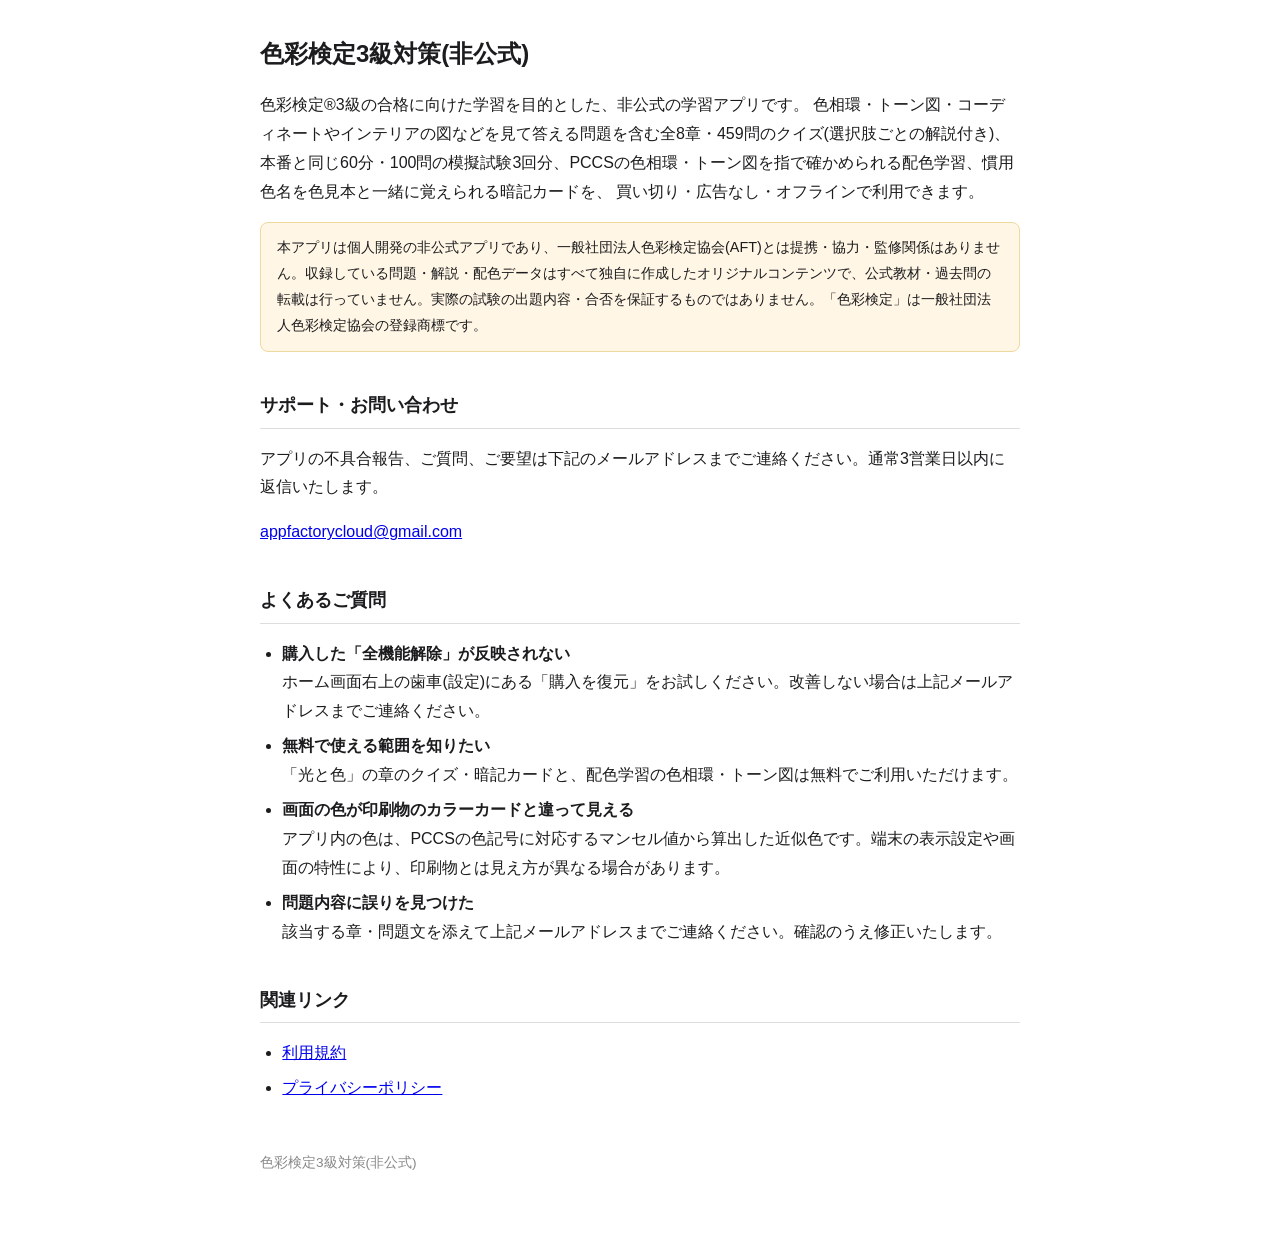
==== docs/index.html @ f7517625 "GitHub PagesをHome/利用規約/プライバシーポリシーの3ページ構成に統一 他アプリ(ryojukosa等)のサポートサイトと構成・URL構造・問い合わせ先メールアドレスを揃え、 アプリの" ====
<!DOCTYPE html>
<html lang="ja">
<head>
<meta charset="UTF-8">
<meta name="viewport" content="width=device-width, initial-scale=1.0">
<title>色彩検定3級対策(非公式) | サポート</title>
<style>
  :root { color-scheme: light dark; }
  body {
    font-family: -apple-system, BlinkMacSystemFont, "Hiragino Kaku Gothic ProN", "Yu Gothic", sans-serif;
    line-height: 1.8;
    max-width: 760px;
    margin: 0 auto;
    padding: 2rem 1.25rem 4rem;
    color: #1c1c1e;
    background: #fff;
  }
  @media (prefers-color-scheme: dark) {
    body { color: #f2f2f7; background: #111113; }
    a { color: #6ea8fe; }
    hr { border-color: #333; }
  }
  h1 { font-size: 1.5rem; margin-top: 0; }
  h2 { font-size: 1.15rem; margin-top: 2.25rem; border-bottom: 1px solid #ddd; padding-bottom: .4rem; }
  @media (prefers-color-scheme: dark) { h2 { border-bottom-color: #333; } }
  ul { padding-left: 1.4rem; }
  li { margin-bottom: .4rem; }
  .app-name { font-weight: 600; }
  .disclaimer {
    background: #fff6e5;
    border: 1px solid #f0d9a0;
    border-radius: 8px;
    padding: 12px 16px;
    font-size: 0.9em;
    color: #1c1c1e;
  }
  @media (prefers-color-scheme: dark) {
    .disclaimer { background: #2a2410; border-color: #55480f; color: #f2f2f7; }
  }
  footer { margin-top: 3rem; font-size: .85rem; color: #888; }
</style>
</head>
<body>

<h1>色彩検定3級対策(非公式)</h1>
<p>
色彩検定®3級の合格に向けた学習を目的とした、非公式の学習アプリです。
色相環・トーン図・コーディネートやインテリアの図などを見て答える問題を含む全8章・459問のクイズ(選択肢ごとの解説付き)、
本番と同じ60分・100問の模擬試験3回分、PCCSの色相環・トーン図を指で確かめられる配色学習、慣用色名を色見本と一緒に覚えられる暗記カードを、
買い切り・広告なし・オフラインで利用できます。
</p>
<p class="disclaimer">
本アプリは個人開発の非公式アプリであり、一般社団法人色彩検定協会(AFT)とは提携・協力・監修関係はありません。収録している問題・解説・配色データはすべて独自に作成したオリジナルコンテンツで、公式教材・過去問の転載は行っていません。実際の試験の出題内容・合否を保証するものではありません。「色彩検定」は一般社団法人色彩検定協会の登録商標です。
</p>

<h2>サポート・お問い合わせ</h2>
<p>アプリの不具合報告、ご質問、ご要望は下記のメールアドレスまでご連絡ください。通常3営業日以内に返信いたします。</p>
<p><a href="mailto:appfactorycloud@gmail.com">appfactorycloud@gmail.com</a></p>

<h2>よくあるご質問</h2>
<ul>
  <li><strong>購入した「全機能解除」が反映されない</strong><br>ホーム画面右上の歯車(設定)にある「購入を復元」をお試しください。改善しない場合は上記メールアドレスまでご連絡ください。</li>
  <li><strong>無料で使える範囲を知りたい</strong><br>「光と色」の章のクイズ・暗記カードと、配色学習の色相環・トーン図は無料でご利用いただけます。</li>
  <li><strong>画面の色が印刷物のカラーカードと違って見える</strong><br>アプリ内の色は、PCCSの色記号に対応するマンセル値から算出した近似色です。端末の表示設定や画面の特性により、印刷物とは見え方が異なる場合があります。</li>
  <li><strong>問題内容に誤りを見つけた</strong><br>該当する章・問題文を添えて上記メールアドレスまでご連絡ください。確認のうえ修正いたします。</li>
</ul>

<h2>関連リンク</h2>
<ul>
  <li><a href="terms.html">利用規約</a></li>
  <li><a href="privacy.html">プライバシーポリシー</a></li>
</ul>

<footer>
色彩検定3級対策(非公式)
</footer>

</body>
</html>
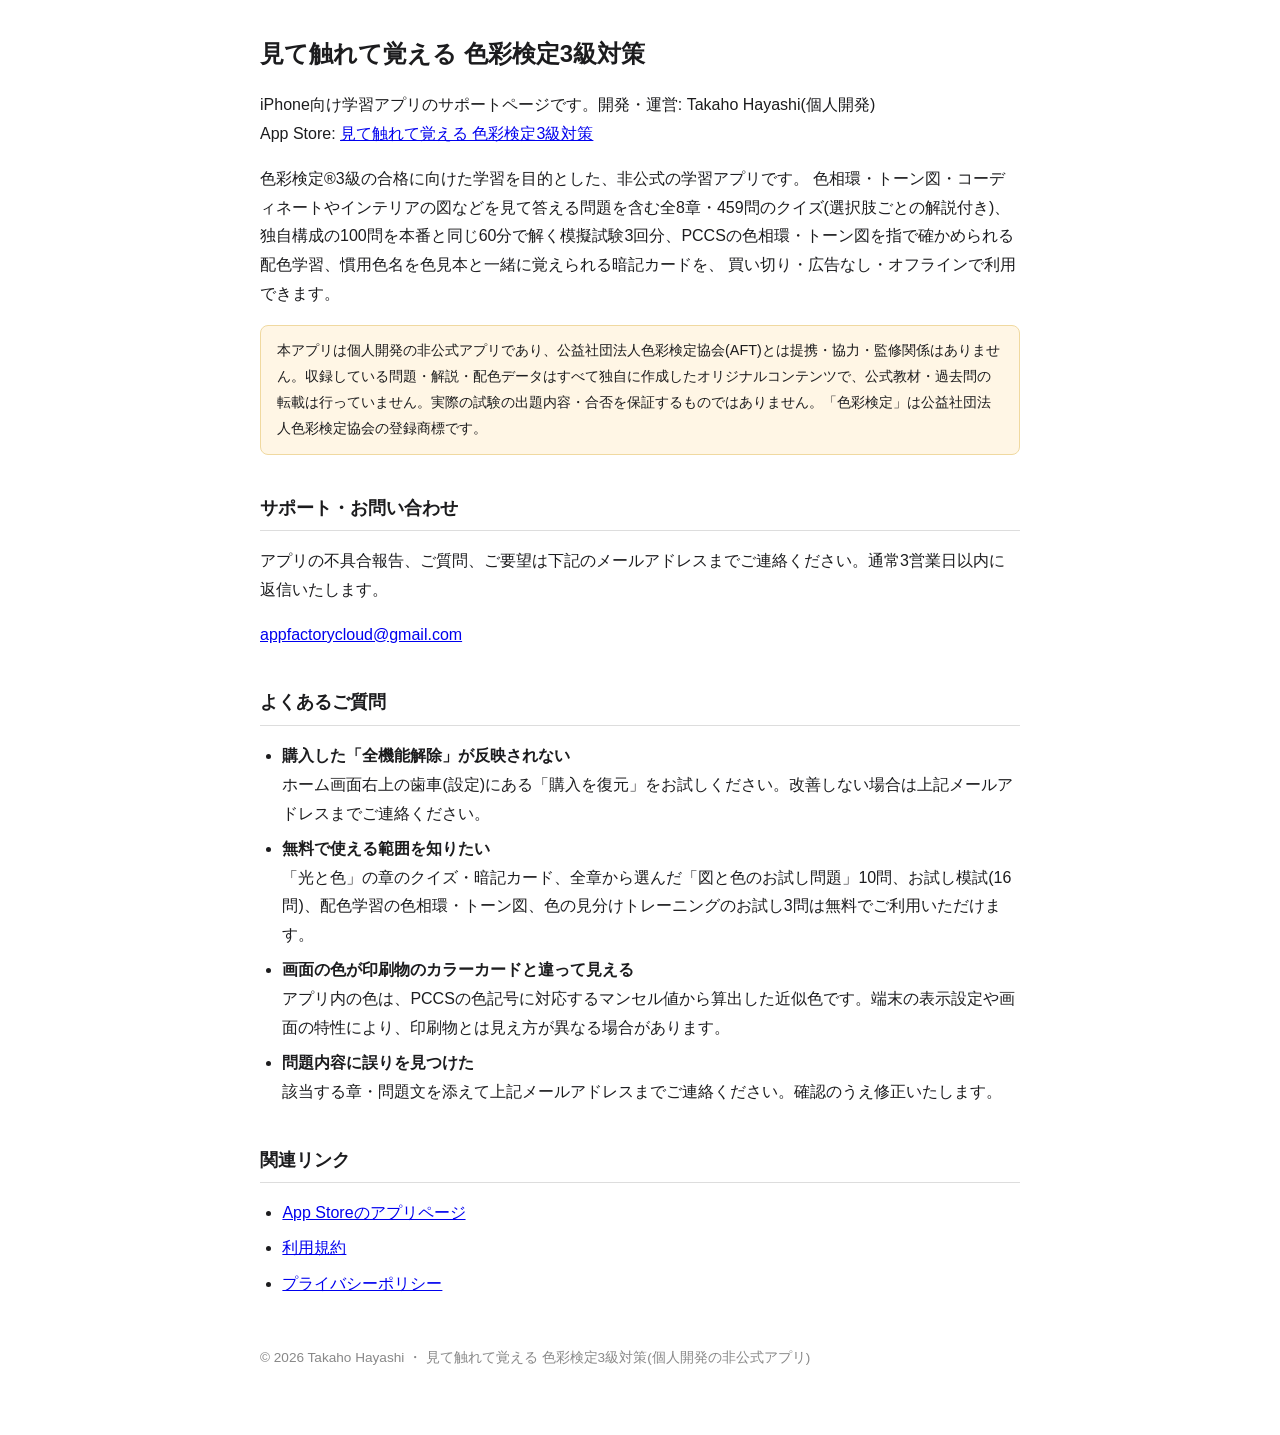
==== commit 6eeea5c7: "サポートページにアプリのApp Storeリンクと開発者名を追加し、アプリ名・協会名・無料範囲を更新 - 見出し・titleを正式なアプリ名「見て触れて覚える 色彩検定3級対策」に - App Sto" ====
--- a/docs/index.html
+++ b/docs/index.html
@@ -3,7 +3,7 @@
 <head>
 <meta charset="UTF-8">
 <meta name="viewport" content="width=device-width, initial-scale=1.0">
-<title>色彩検定3級対策(非公式) | サポート</title>
+<title>見て触れて覚える 色彩検定3級対策 | サポート</title>
 <style>
   :root { color-scheme: light dark; }
   body {
@@ -42,15 +42,17 @@
 </head>
 <body>
 
-<h1>色彩検定3級対策(非公式)</h1>
+<h1>見て触れて覚える 色彩検定3級対策</h1>
+<p>iPhone向け学習アプリのサポートページです。開発・運営: Takaho Hayashi(個人開発)<br>
+App Store: <a href="https://apps.apple.com/jp/app/id6818165152">見て触れて覚える 色彩検定3級対策</a></p>
 <p>
 色彩検定®3級の合格に向けた学習を目的とした、非公式の学習アプリです。
 色相環・トーン図・コーディネートやインテリアの図などを見て答える問題を含む全8章・459問のクイズ(選択肢ごとの解説付き)、
-本番と同じ60分・100問の模擬試験3回分、PCCSの色相環・トーン図を指で確かめられる配色学習、慣用色名を色見本と一緒に覚えられる暗記カードを、
+独自構成の100問を本番と同じ60分で解く模擬試験3回分、PCCSの色相環・トーン図を指で確かめられる配色学習、慣用色名を色見本と一緒に覚えられる暗記カードを、
 買い切り・広告なし・オフラインで利用できます。
 </p>
 <p class="disclaimer">
-本アプリは個人開発の非公式アプリであり、一般社団法人色彩検定協会(AFT)とは提携・協力・監修関係はありません。収録している問題・解説・配色データはすべて独自に作成したオリジナルコンテンツで、公式教材・過去問の転載は行っていません。実際の試験の出題内容・合否を保証するものではありません。「色彩検定」は一般社団法人色彩検定協会の登録商標です。
+本アプリは個人開発の非公式アプリであり、公益社団法人色彩検定協会(AFT)とは提携・協力・監修関係はありません。収録している問題・解説・配色データはすべて独自に作成したオリジナルコンテンツで、公式教材・過去問の転載は行っていません。実際の試験の出題内容・合否を保証するものではありません。「色彩検定」は公益社団法人色彩検定協会の登録商標です。
 </p>
 
 <h2>サポート・お問い合わせ</h2>
@@ -60,19 +62,20 @@
 <h2>よくあるご質問</h2>
 <ul>
   <li><strong>購入した「全機能解除」が反映されない</strong><br>ホーム画面右上の歯車(設定)にある「購入を復元」をお試しください。改善しない場合は上記メールアドレスまでご連絡ください。</li>
-  <li><strong>無料で使える範囲を知りたい</strong><br>「光と色」の章のクイズ・暗記カードと、配色学習の色相環・トーン図は無料でご利用いただけます。</li>
+  <li><strong>無料で使える範囲を知りたい</strong><br>「光と色」の章のクイズ・暗記カード、全章から選んだ「図と色のお試し問題」10問、お試し模試(16問)、配色学習の色相環・トーン図、色の見分けトレーニングのお試し3問は無料でご利用いただけます。</li>
   <li><strong>画面の色が印刷物のカラーカードと違って見える</strong><br>アプリ内の色は、PCCSの色記号に対応するマンセル値から算出した近似色です。端末の表示設定や画面の特性により、印刷物とは見え方が異なる場合があります。</li>
   <li><strong>問題内容に誤りを見つけた</strong><br>該当する章・問題文を添えて上記メールアドレスまでご連絡ください。確認のうえ修正いたします。</li>
 </ul>
 
 <h2>関連リンク</h2>
 <ul>
+  <li><a href="https://apps.apple.com/jp/app/id6818165152">App Storeのアプリページ</a></li>
   <li><a href="terms.html">利用規約</a></li>
   <li><a href="privacy.html">プライバシーポリシー</a></li>
 </ul>
 
 <footer>
-色彩検定3級対策(非公式)
+© 2026 Takaho Hayashi ・ 見て触れて覚える 色彩検定3級対策(個人開発の非公式アプリ)
 </footer>
 
 </body>
